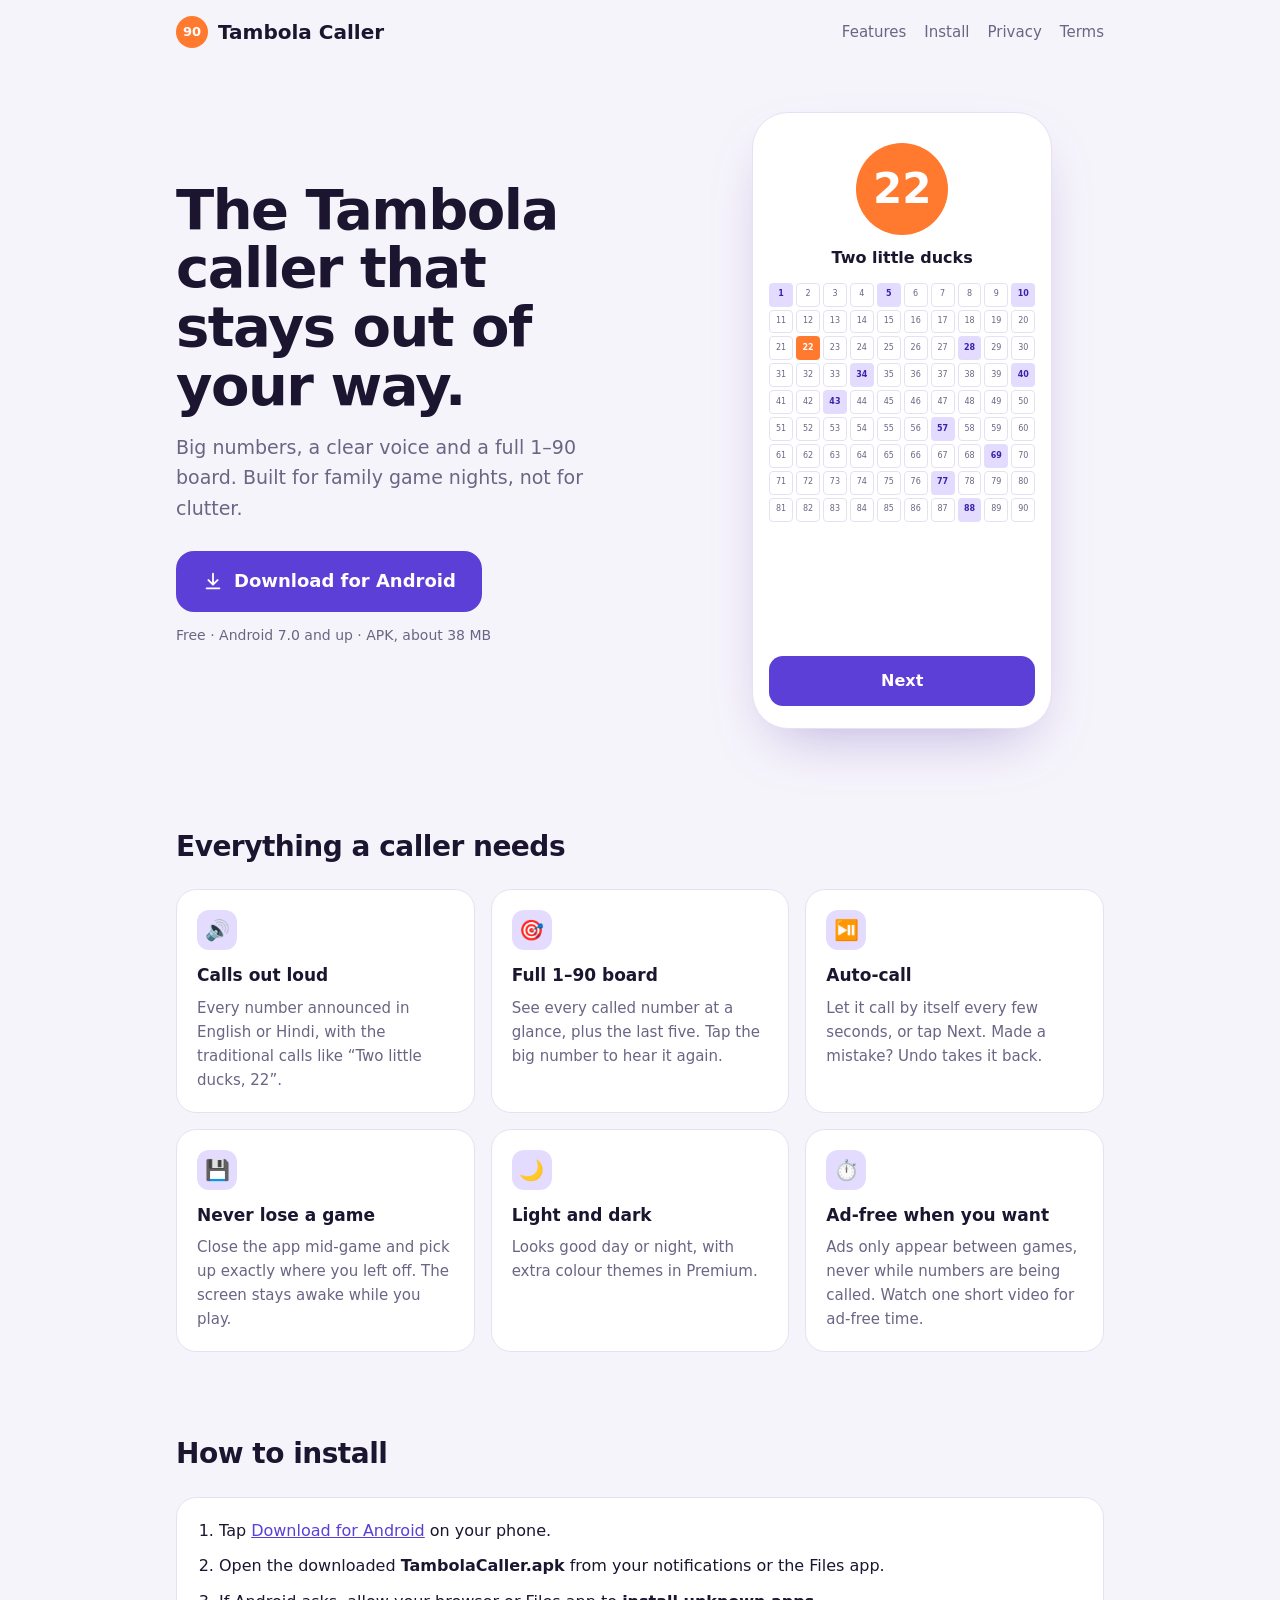
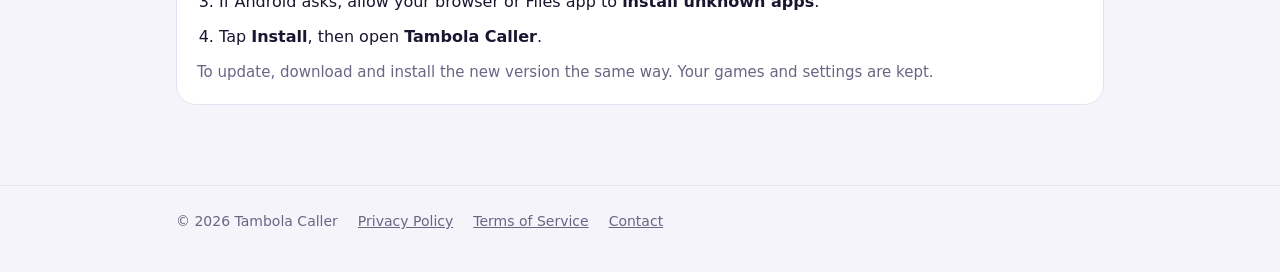
==== index.html @ 15aad056 "Tambola Caller website with download, privacy policy and terms Co-Authored-By: Claude Opus 5.5 <nore" ====
<!doctype html>
<html lang="en">
<head>
  <meta charset="utf-8" />
  <meta name="viewport" content="width=device-width, initial-scale=1" />
  <title>Tambola Caller – clean Tambola / Housie number caller</title>
  <meta name="description" content="A clean, simple Tambola (Housie) number caller for Android. Big numbers, voice calls in English and Hindi, a full 1–90 board, auto-call and game history." />
  <link rel="icon" href="favicon.svg" type="image/svg+xml" />
  <link rel="stylesheet" href="styles.css" />
</head>
<body>
  <header class="wrap nav">
    <a class="brand" href="./"><span class="dot">90</span>Tambola Caller</a>
    <nav class="links">
      <a class="wide" href="#features">Features</a>
      <a class="wide" href="#install">Install</a>
      <a href="privacy.html">Privacy</a>
      <a href="terms.html">Terms</a>
    </nav>
  </header>

  <main>
    <div class="wrap hero">
      <div>
        <h1>The Tambola caller that stays out of your way.</h1>
        <p class="lead">Big numbers, a clear voice and a full 1–90 board. Built for family game nights, not for clutter.</p>
        <a class="btn" href="https://github.com/funsparktv-ai/tambola/releases/latest/download/TambolaCaller.apk" id="download">
          <svg viewBox="0 0 24 24" aria-hidden="true"><path fill="currentColor" d="M12 3a1 1 0 0 1 1 1v9.59l3.3-3.3a1 1 0 1 1 1.4 1.42l-5 5a1 1 0 0 1-1.4 0l-5-5a1 1 0 1 1 1.4-1.42l3.3 3.3V4a1 1 0 0 1 1-1zM5 19h14a1 1 0 1 1 0 2H5a1 1 0 1 1 0-2z"/></svg>
          Download for Android
        </a>
        <p class="meta">Free · Android 7.0 and up · APK, about 38 MB</p>
      </div>

      <div class="phone" aria-hidden="true">
        <div class="ball">22</div>
        <div class="call">Two little ducks</div>
        <div class="board" id="board"></div>
        <div class="next">Next</div>
      </div>
    </div>

    <section id="features">
      <div class="wrap">
        <h2>Everything a caller needs</h2>
        <div class="grid">
          <div class="card"><div class="icon">🔊</div><h3>Calls out loud</h3><p>Every number announced in English or Hindi, with the traditional calls like “Two little ducks, 22”.</p></div>
          <div class="card"><div class="icon">🎯</div><h3>Full 1–90 board</h3><p>See every called number at a glance, plus the last five. Tap the big number to hear it again.</p></div>
          <div class="card"><div class="icon">⏯️</div><h3>Auto-call</h3><p>Let it call by itself every few seconds, or tap Next. Made a mistake? Undo takes it back.</p></div>
          <div class="card"><div class="icon">💾</div><h3>Never lose a game</h3><p>Close the app mid-game and pick up exactly where you left off. The screen stays awake while you play.</p></div>
          <div class="card"><div class="icon">🌙</div><h3>Light and dark</h3><p>Looks good day or night, with extra colour themes in Premium.</p></div>
          <div class="card"><div class="icon">⏱️</div><h3>Ad-free when you want</h3><p>Ads only appear between games, never while numbers are being called. Watch one short video for ad-free time.</p></div>
        </div>
      </div>
    </section>

    <section id="install">
      <div class="wrap">
        <h2>How to install</h2>
        <div class="card">
          <ol class="steps">
            <li>Tap <a href="https://github.com/funsparktv-ai/tambola/releases/latest/download/TambolaCaller.apk">Download for Android</a> on your phone.</li>
            <li>Open the downloaded <b>TambolaCaller.apk</b> from your notifications or the Files app.</li>
            <li>If Android asks, allow your browser or Files app to <b>install unknown apps</b>.</li>
            <li>Tap <b>Install</b>, then open <b>Tambola Caller</b>.</li>
          </ol>
          <p class="note">To update, download and install the new version the same way. Your games and settings are kept.</p>
        </div>
      </div>
    </section>
  </main>

  <footer>
    <div class="wrap">
      <span>© 2026 Tambola Caller</span>
      <a href="privacy.html">Privacy Policy</a>
      <a href="terms.html">Terms of Service</a>
      <a href="mailto:namish.malhotra.2013@gmail.com">Contact</a>
    </div>
  </footer>

  <script>
    // Little demo board for the phone mockup.
    const called = new Set([1, 5, 10, 22, 28, 34, 40, 43, 57, 69, 77, 88]);
    const board = document.getElementById('board');
    for (let n = 1; n <= 90; n++) {
      const s = document.createElement('span');
      s.textContent = n;
      if (n === 22) s.className = 'now';
      else if (called.has(n)) s.className = 'on';
      board.appendChild(s);
    }
  </script>
</body>
</html>
---- styles.css ----
:root {
  --bg: #f6f4fb;
  --surface: #ffffff;
  --text: #1b1530;
  --muted: #6b6584;
  --border: #e6e1f2;
  --accent: #5b3fd6;
  --accent-text: #ffffff;
  --ball: #ff7a2f;
  --soft: #e4dcff;
  --soft-text: #3b23a8;
  color-scheme: light;
}
@media (prefers-color-scheme: dark) {
  :root {
    --bg: #0f0c1a;
    --surface: #1b1730;
    --text: #f1eefa;
    --muted: #a39dbb;
    --border: #2a2445;
    --accent: #7a5cff;
    --ball: #ff8a45;
    --soft: #3a2e7a;
    --soft-text: #e9e3ff;
    color-scheme: dark;
  }
}

* { box-sizing: border-box; }
html { -webkit-text-size-adjust: 100%; }
body {
  margin: 0;
  background: var(--bg);
  color: var(--text);
  font: 16px/1.6 system-ui, -apple-system, "Segoe UI", Roboto, "Noto Sans", sans-serif;
}
a { color: var(--accent); }
.wrap { max-width: 960px; margin: 0 auto; padding: 0 16px; }

/* header */
.nav { display: flex; align-items: center; gap: 16px; padding-block: 16px; }
.brand { display: flex; align-items: center; gap: 10px; font-weight: 800; font-size: 20px; color: var(--text); text-decoration: none; white-space: nowrap; }
.brand .dot { width: 32px; height: 32px; border-radius: 50%; background: var(--ball); color: #fff; display: grid; place-items: center; font-size: 13px; }
.nav .links { margin-left: auto; display: flex; gap: 18px; font-size: 15px; }
.nav .links a { color: var(--muted); text-decoration: none; }
.nav .links a:hover { color: var(--text); }

/* hero */
.hero { display: grid; grid-template-columns: 1.2fr 1fr; gap: 40px; align-items: center; padding-block: 48px 56px; }
.hero h1 { font-size: clamp(36px, 7vw, 56px); line-height: 1.05; letter-spacing: -1.5px; margin: 0 0 16px; }
.hero p.lead { font-size: 19px; color: var(--muted); margin: 0 0 28px; max-width: 34ch; }
.btn {
  display: inline-flex; align-items: center; gap: 10px;
  background: var(--accent); color: var(--accent-text); text-decoration: none;
  font-weight: 700; font-size: 18px; padding: 16px 26px; border-radius: 18px;
}
.btn:hover { filter: brightness(1.08); }
.btn svg { width: 22px; height: 22px; }
.meta { color: var(--muted); font-size: 14px; margin-top: 12px; }

/* phone mock */
.phone {
  justify-self: center; width: min(300px, 100%); aspect-ratio: 9 / 18.5;
  background: var(--surface); border: 1px solid var(--border); border-radius: 36px;
  padding: 22px 16px; display: flex; flex-direction: column; align-items: center;
  box-shadow: 0 24px 60px -24px rgba(60, 30, 160, .35);
}
.phone .ball { width: 92px; height: 92px; border-radius: 50%; background: var(--ball); color: #fff; font-size: 42px; font-weight: 800; display: grid; place-items: center; margin-top: 8px; }
.phone .call { font-weight: 600; margin: 10px 0 12px; }
.phone .board { display: grid; grid-template-columns: repeat(10, 1fr); gap: 3px; width: 100%; }
.phone .board span { aspect-ratio: 1; border: 1px solid var(--border); border-radius: 4px; font-size: 8px; color: var(--muted); display: grid; place-items: center; }
.phone .board span.on { background: var(--soft); color: var(--soft-text); border-color: transparent; font-weight: 800; }
.phone .board span.now { background: var(--ball); color: #fff; border-color: transparent; font-weight: 800; }
.phone .next { margin-top: auto; width: 100%; background: var(--accent); color: #fff; border-radius: 14px; text-align: center; font-weight: 800; padding: 12px; }

/* sections */
section { padding: 40px 0; }
h2 { font-size: 28px; letter-spacing: -.5px; margin: 0 0 20px; }
.grid { display: grid; grid-template-columns: repeat(3, 1fr); gap: 16px; }
.card { background: var(--surface); border: 1px solid var(--border); border-radius: 20px; padding: 20px; }
.card h3 { margin: 0 0 6px; font-size: 17px; }
.card p { margin: 0; color: var(--muted); font-size: 15px; }
.icon { width: 40px; height: 40px; border-radius: 12px; background: var(--soft); color: var(--soft-text); display: grid; place-items: center; margin-bottom: 12px; font-size: 20px; }
ol.steps { padding-left: 22px; margin: 0; }
ol.steps li { margin-bottom: 10px; }
.note { color: var(--muted); font-size: 14px; }

footer { border-top: 1px solid var(--border); margin-top: 40px; padding: 24px 0 40px; color: var(--muted); font-size: 14px; }
footer .wrap { display: flex; flex-wrap: wrap; gap: 8px 20px; }
footer a { color: var(--muted); }

/* legal pages */
.legal { max-width: 720px; padding-block: 24px 40px; }
.legal h1 { font-size: 36px; letter-spacing: -1px; margin: 8px 0 4px; }
.legal h2 { font-size: 21px; margin: 32px 0 8px; }
.legal .updated { color: var(--muted); margin-bottom: 24px; }
.legal li { margin-bottom: 6px; }

@media (max-width: 760px) {
  .hero { grid-template-columns: 1fr; padding-block-start: 24px; gap: 32px; }
  .grid { grid-template-columns: 1fr; }
  .nav .links { gap: 14px; font-size: 14px; }
  .nav .links .wide { display: none; }
  .btn { width: 100%; justify-content: center; }
}
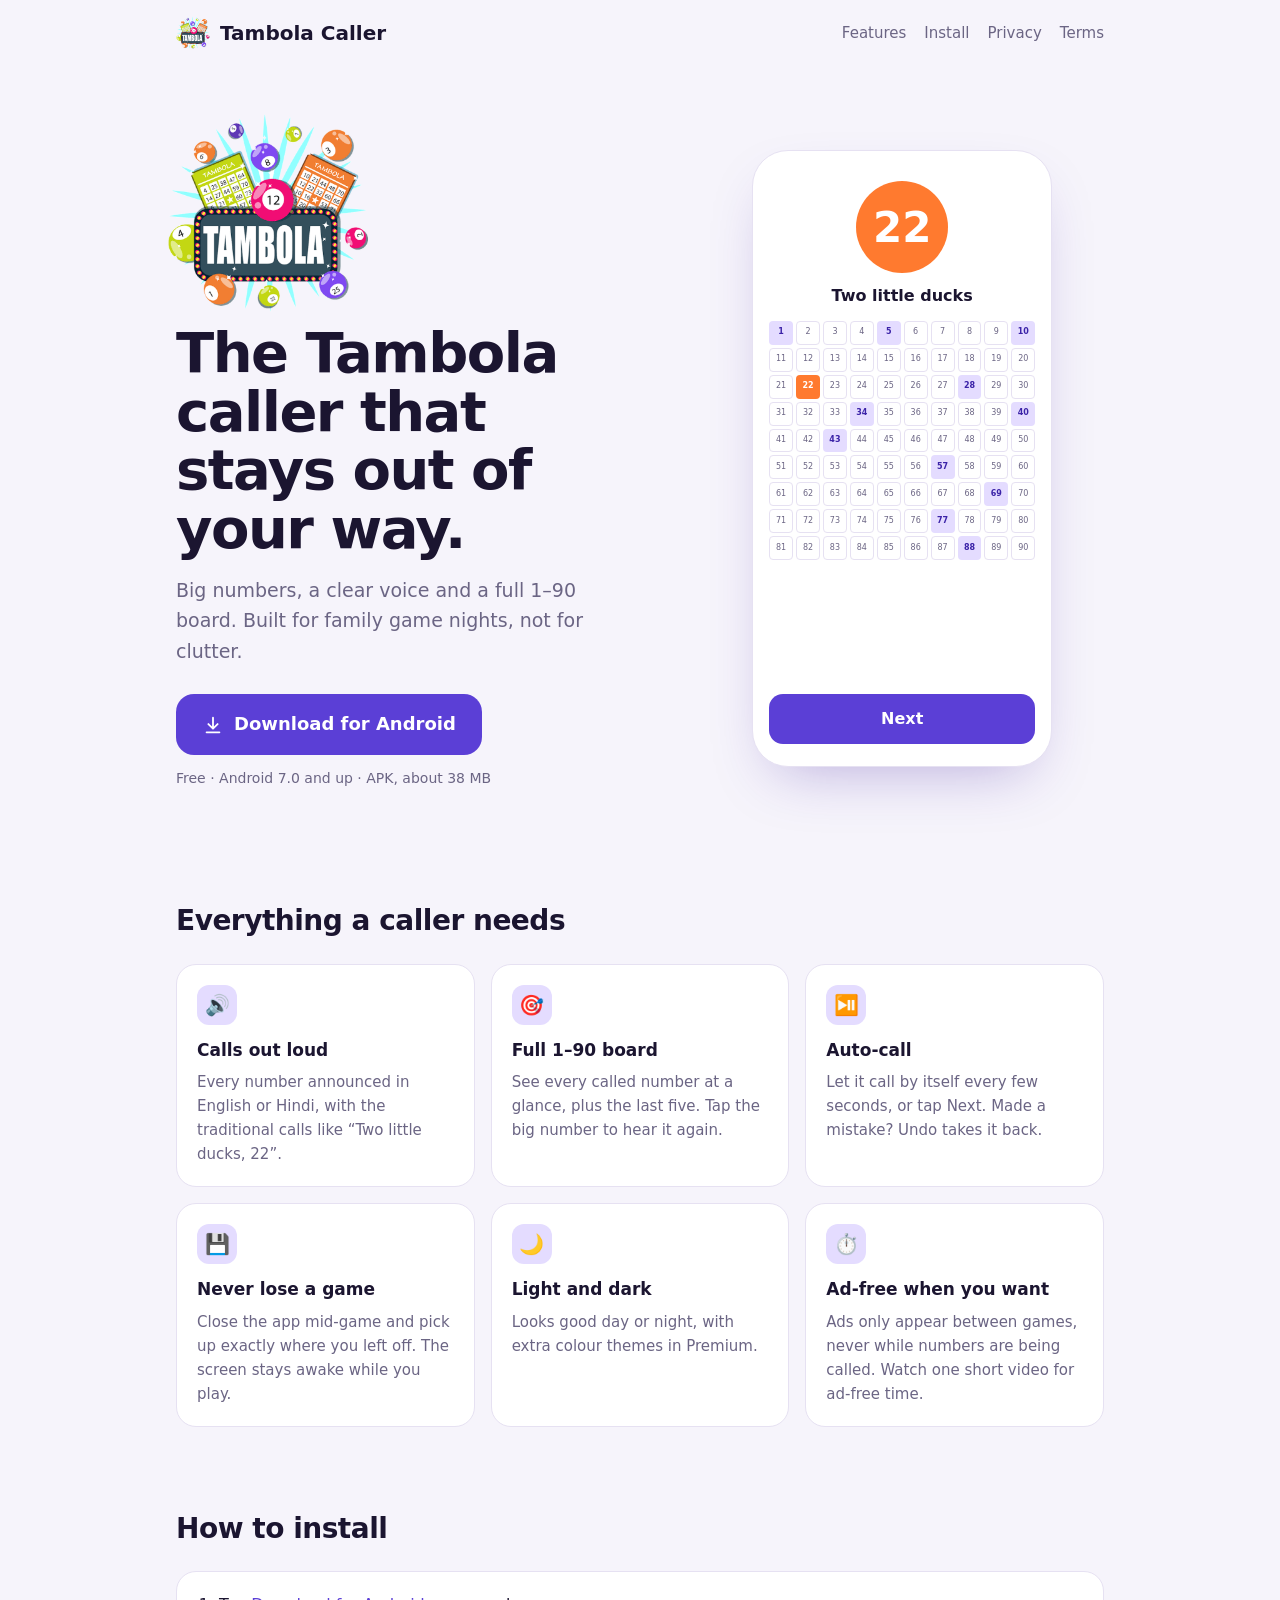
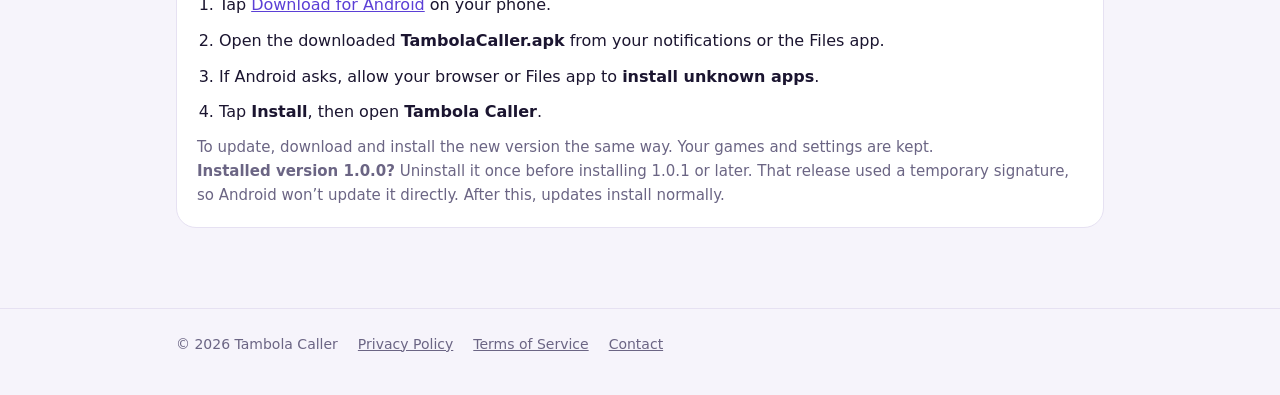
==== commit 693f8125: "Add Tambola logo, PNG icons and 1.0.0 upgrade note Co-Authored-By: Claude Opus 5.5 <noreply@anthropi" ====
--- a/index.html
+++ b/index.html
@@ -5,12 +5,13 @@
   <meta name="viewport" content="width=device-width, initial-scale=1" />
   <title>Tambola Caller – clean Tambola / Housie number caller</title>
   <meta name="description" content="A clean, simple Tambola (Housie) number caller for Android. Big numbers, voice calls in English and Hindi, a full 1–90 board, auto-call and game history." />
-  <link rel="icon" href="favicon.svg" type="image/svg+xml" />
+  <link rel="icon" href="favicon.png" type="image/png" />
+  <link rel="apple-touch-icon" href="apple-touch-icon.png" />
   <link rel="stylesheet" href="styles.css" />
 </head>
 <body>
   <header class="wrap nav">
-    <a class="brand" href="./"><span class="dot">90</span>Tambola Caller</a>
+    <a class="brand" href="./"><img class="mark" src="favicon.png" alt="" width="34" height="34" />Tambola Caller</a>
     <nav class="links">
       <a class="wide" href="#features">Features</a>
       <a class="wide" href="#install">Install</a>
@@ -22,9 +23,10 @@
   <main>
     <div class="wrap hero">
       <div>
+        <img class="hero-logo" src="logo.png" alt="Tambola" width="220" height="217" />
         <h1>The Tambola caller that stays out of your way.</h1>
         <p class="lead">Big numbers, a clear voice and a full 1–90 board. Built for family game nights, not for clutter.</p>
-        <a class="btn" href="https://github.com/funsparktv-ai/tambola/releases/latest/download/TambolaCaller.apk" id="download">
+        <a class="btn" href="https://github.com/funsparktv-ai/Tambola/releases/latest/download/TambolaCaller.apk" id="download">
           <svg viewBox="0 0 24 24" aria-hidden="true"><path fill="currentColor" d="M12 3a1 1 0 0 1 1 1v9.59l3.3-3.3a1 1 0 1 1 1.4 1.42l-5 5a1 1 0 0 1-1.4 0l-5-5a1 1 0 1 1 1.4-1.42l3.3 3.3V4a1 1 0 0 1 1-1zM5 19h14a1 1 0 1 1 0 2H5a1 1 0 1 1 0-2z"/></svg>
           Download for Android
         </a>
@@ -58,12 +60,13 @@
         <h2>How to install</h2>
         <div class="card">
           <ol class="steps">
-            <li>Tap <a href="https://github.com/funsparktv-ai/tambola/releases/latest/download/TambolaCaller.apk">Download for Android</a> on your phone.</li>
+            <li>Tap <a href="https://github.com/funsparktv-ai/Tambola/releases/latest/download/TambolaCaller.apk">Download for Android</a> on your phone.</li>
             <li>Open the downloaded <b>TambolaCaller.apk</b> from your notifications or the Files app.</li>
             <li>If Android asks, allow your browser or Files app to <b>install unknown apps</b>.</li>
             <li>Tap <b>Install</b>, then open <b>Tambola Caller</b>.</li>
           </ol>
           <p class="note">To update, download and install the new version the same way. Your games and settings are kept.</p>
+          <p class="note"><b>Installed version 1.0.0?</b> Uninstall it once before installing 1.0.1 or later. That release used a temporary signature, so Android won’t update it directly. After this, updates install normally.</p>
         </div>
       </div>
     </section>
--- a/styles.css
+++ b/styles.css
@@ -40,6 +40,8 @@
 /* header */
 .nav { display: flex; align-items: center; gap: 16px; padding-block: 16px; }
 .brand { display: flex; align-items: center; gap: 10px; font-weight: 800; font-size: 20px; color: var(--text); text-decoration: none; white-space: nowrap; }
+.brand .mark { width: 34px; height: 34px; object-fit: contain; }
+.hero-logo { width: 200px; height: auto; display: block; margin: 0 0 12px -8px; }
 .brand .dot { width: 32px; height: 32px; border-radius: 50%; background: var(--ball); color: #fff; display: grid; place-items: center; font-size: 13px; }
 .nav .links { margin-left: auto; display: flex; gap: 18px; font-size: 15px; }
 .nav .links a { color: var(--muted); text-decoration: none; }
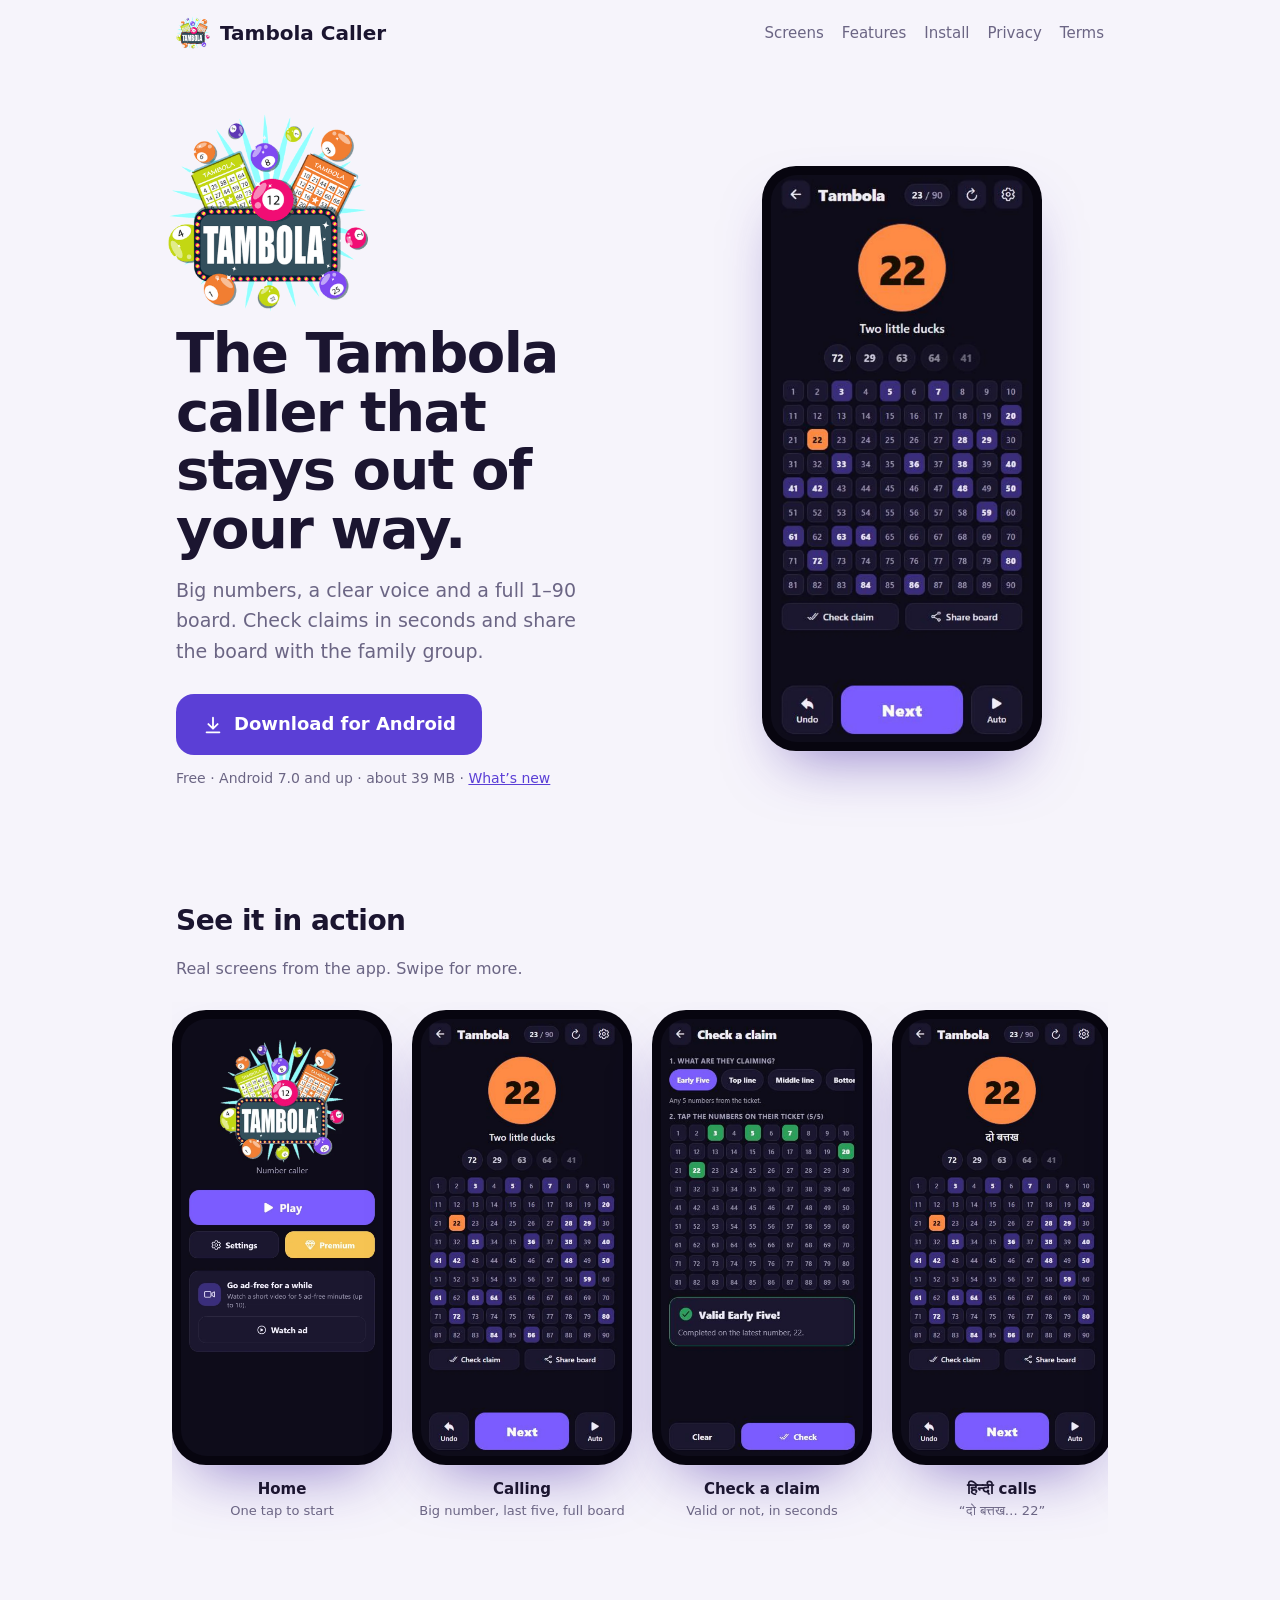
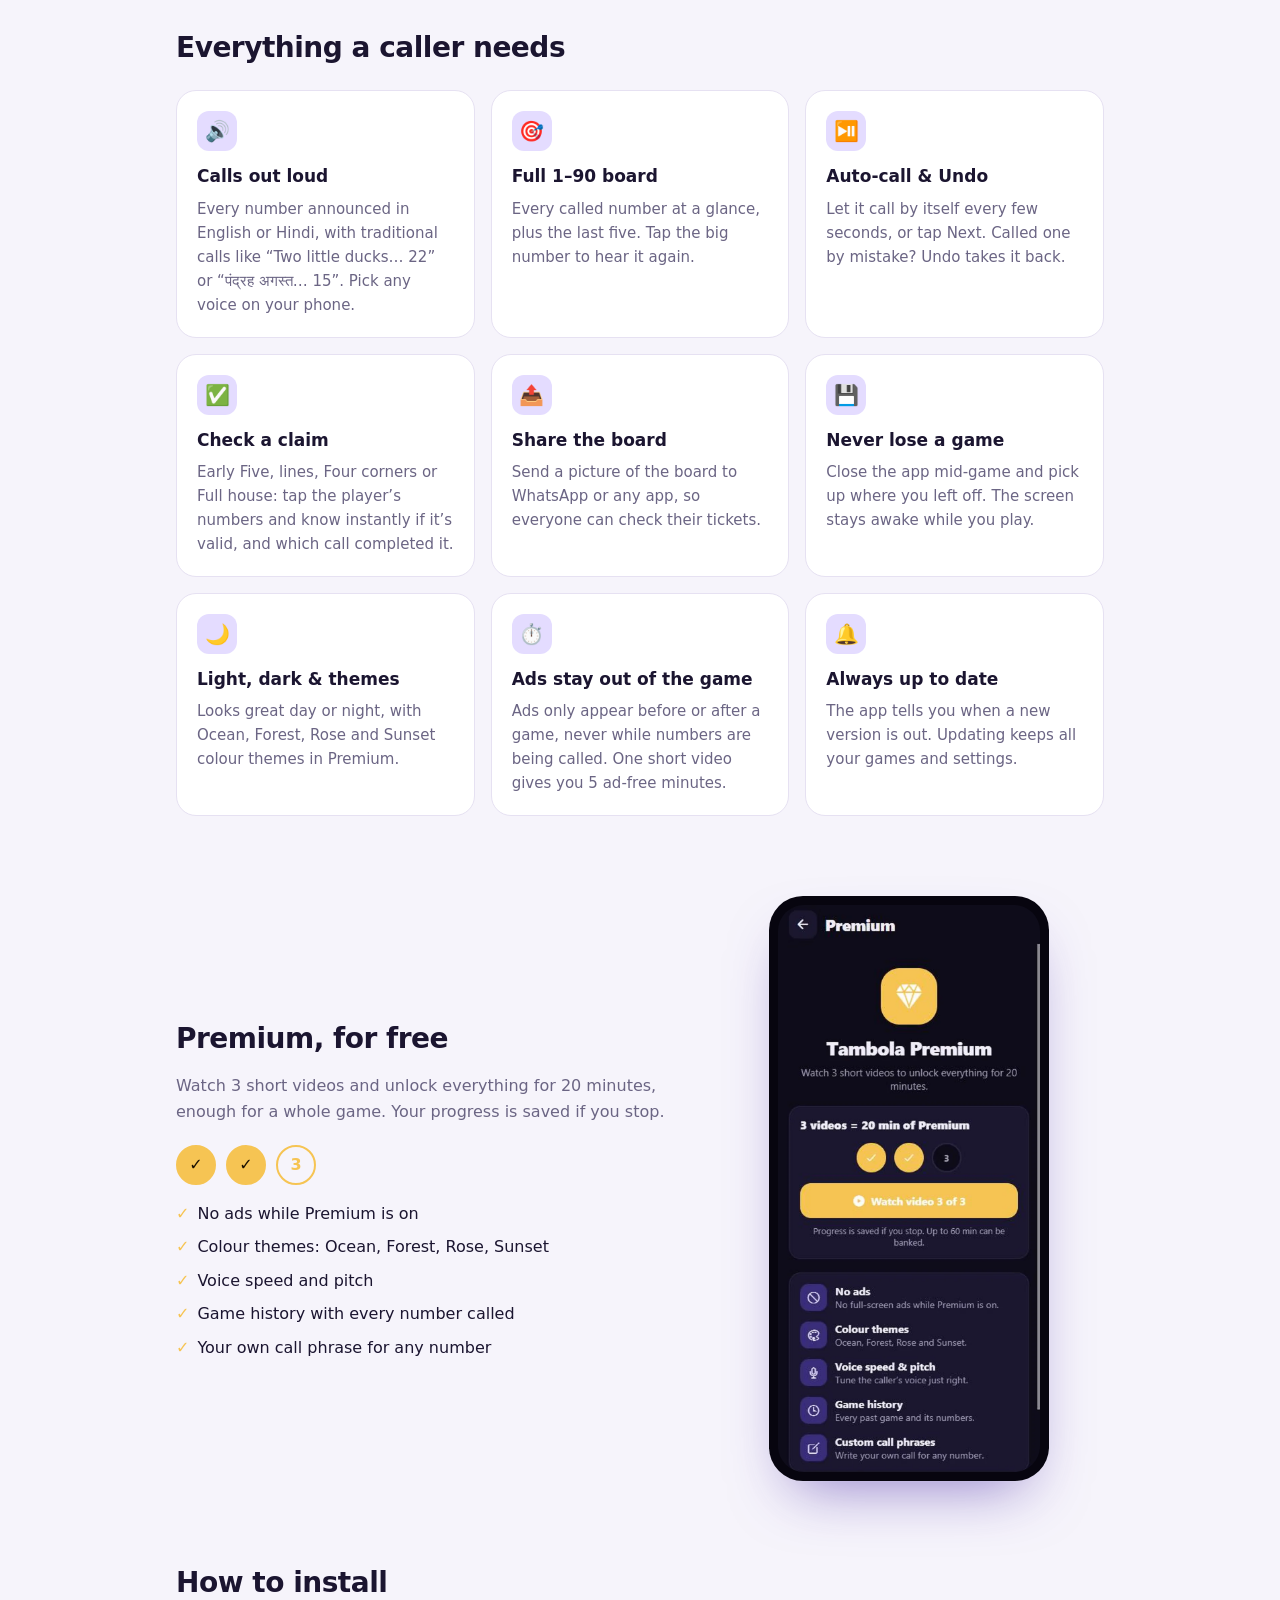
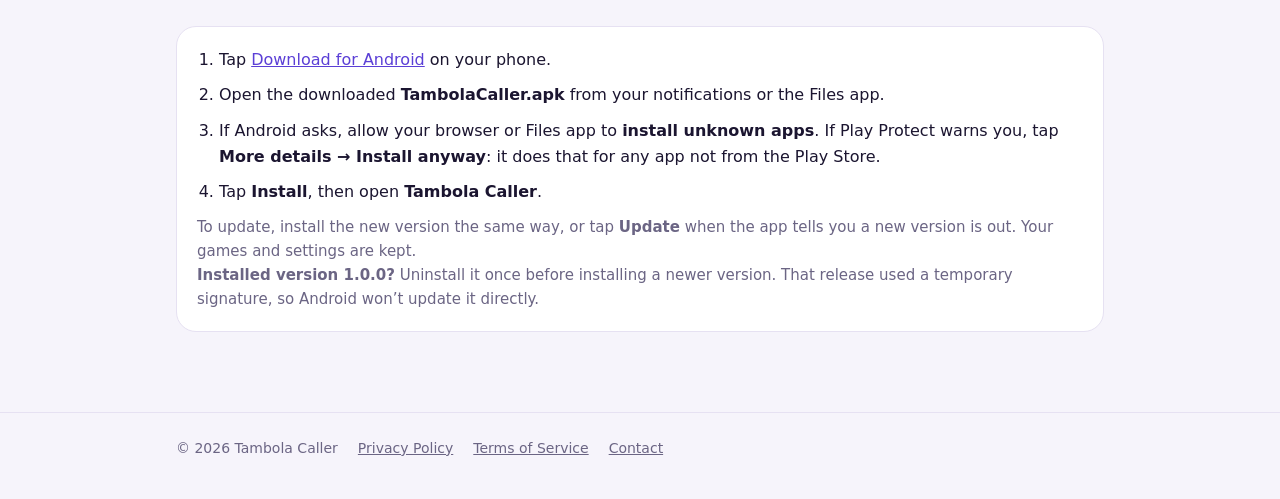
==== commit 5032b499: "Redesign website: real app screens, all features, Premium section Co-Authored-By: Claude Opus 5.5 <n" ====
--- a/index.html
+++ b/index.html
@@ -4,7 +4,10 @@
   <meta charset="utf-8" />
   <meta name="viewport" content="width=device-width, initial-scale=1" />
   <title>Tambola Caller – clean Tambola / Housie number caller</title>
-  <meta name="description" content="A clean, simple Tambola (Housie) number caller for Android. Big numbers, voice calls in English and Hindi, a full 1–90 board, auto-call and game history." />
+  <meta name="description" content="A clean Tambola (Housie) number caller for Android. Calls numbers out loud in English and Hindi, shows a full 1–90 board, checks claims, shares the board and never interrupts a game with ads." />
+  <meta property="og:title" content="Tambola Caller" />
+  <meta property="og:description" content="Big numbers, a clear voice, a full 1–90 board and a claim checker. Free for Android." />
+  <meta property="og:image" content="https://funsparktv-ai.github.io/Tambola/logo.png" />
   <link rel="icon" href="favicon.png" type="image/png" />
   <link rel="apple-touch-icon" href="apple-touch-icon.png" />
   <link rel="stylesheet" href="styles.css" />
@@ -13,6 +16,7 @@
   <header class="wrap nav">
     <a class="brand" href="./"><img class="mark" src="favicon.png" alt="" width="34" height="34" />Tambola Caller</a>
     <nav class="links">
+      <a class="wide" href="#screens">Screens</a>
       <a class="wide" href="#features">Features</a>
       <a class="wide" href="#install">Install</a>
       <a href="privacy.html">Privacy</a>
@@ -25,33 +29,84 @@
       <div>
         <img class="hero-logo" src="logo.png" alt="Tambola" width="220" height="217" />
         <h1>The Tambola caller that stays out of your way.</h1>
-        <p class="lead">Big numbers, a clear voice and a full 1–90 board. Built for family game nights, not for clutter.</p>
+        <p class="lead">Big numbers, a clear voice and a full 1–90 board. Check claims in seconds and share the board with the family group.</p>
         <a class="btn" href="https://github.com/funsparktv-ai/Tambola/releases/latest/download/TambolaCaller.apk" id="download">
           <svg viewBox="0 0 24 24" aria-hidden="true"><path fill="currentColor" d="M12 3a1 1 0 0 1 1 1v9.59l3.3-3.3a1 1 0 1 1 1.4 1.42l-5 5a1 1 0 0 1-1.4 0l-5-5a1 1 0 1 1 1.4-1.42l3.3 3.3V4a1 1 0 0 1 1-1zM5 19h14a1 1 0 1 1 0 2H5a1 1 0 1 1 0-2z"/></svg>
           Download for Android
         </a>
-        <p class="meta">Free · Android 7.0 and up · APK, about 38 MB</p>
+        <p class="meta">Free · Android 7.0 and up · about 39 MB · <a href="https://github.com/funsparktv-ai/Tambola/releases">What’s new</a></p>
       </div>
 
-      <div class="phone" aria-hidden="true">
-        <div class="ball">22</div>
-        <div class="call">Two little ducks</div>
-        <div class="board" id="board"></div>
-        <div class="next">Next</div>
+      <figure class="shot">
+        <img src="screens/game.webp" alt="A game in progress: the big orange ball shows 22, 'Two little ducks', with the 1–90 board below" width="390" height="844" />
+      </figure>
+    </div>
+
+    <section id="screens">
+      <div class="wrap">
+        <h2>See it in action</h2>
+        <p class="section-lead">Real screens from the app. Swipe for more.</p>
+        <div class="gallery">
+          <figure>
+            <div class="shot"><img src="screens/home.webp" alt="Home screen with Play, Settings and Premium" loading="lazy" width="390" height="844" /></div>
+            <figcaption>Home<span>One tap to start</span></figcaption>
+          </figure>
+          <figure>
+            <div class="shot"><img src="screens/game.webp" alt="Game screen with the current number, last five calls and the full board" loading="lazy" width="390" height="844" /></div>
+            <figcaption>Calling<span>Big number, last five, full board</span></figcaption>
+          </figure>
+          <figure>
+            <div class="shot"><img src="screens/claim.webp" alt="Claim checker showing a valid Early Five" loading="lazy" width="390" height="844" /></div>
+            <figcaption>Check a claim<span>Valid or not, in seconds</span></figcaption>
+          </figure>
+          <figure>
+            <div class="shot"><img src="screens/hindi.webp" alt="Game screen in Hindi mode showing 'दो बत्तख' under 22" loading="lazy" width="390" height="844" /></div>
+            <figcaption>हिन्दी calls<span>“दो बत्तख… 22”</span></figcaption>
+          </figure>
+          <figure>
+            <div class="shot"><img src="screens/settings.webp" alt="Settings with dark mode, colour themes and voice options" loading="lazy" width="390" height="844" /></div>
+            <figcaption>Settings<span>Themes, voice, speed</span></figcaption>
+          </figure>
+          <figure>
+            <div class="shot"><img src="screens/premium.webp" alt="Premium screen: watch 3 videos for 20 minutes of Premium" loading="lazy" width="390" height="844" /></div>
+            <figcaption>Premium<span>3 videos = 20 minutes</span></figcaption>
+          </figure>
+        </div>
       </div>
-    </div>
+    </section>
 
     <section id="features">
       <div class="wrap">
         <h2>Everything a caller needs</h2>
         <div class="grid">
-          <div class="card"><div class="icon">🔊</div><h3>Calls out loud</h3><p>Every number announced in English or Hindi, with the traditional calls like “Two little ducks, 22”.</p></div>
-          <div class="card"><div class="icon">🎯</div><h3>Full 1–90 board</h3><p>See every called number at a glance, plus the last five. Tap the big number to hear it again.</p></div>
-          <div class="card"><div class="icon">⏯️</div><h3>Auto-call</h3><p>Let it call by itself every few seconds, or tap Next. Made a mistake? Undo takes it back.</p></div>
-          <div class="card"><div class="icon">💾</div><h3>Never lose a game</h3><p>Close the app mid-game and pick up exactly where you left off. The screen stays awake while you play.</p></div>
-          <div class="card"><div class="icon">🌙</div><h3>Light and dark</h3><p>Looks good day or night, with extra colour themes in Premium.</p></div>
-          <div class="card"><div class="icon">⏱️</div><h3>Ad-free when you want</h3><p>Ads only appear between games, never while numbers are being called. Watch one short video for ad-free time.</p></div>
+          <div class="card"><div class="icon">🔊</div><h3>Calls out loud</h3><p>Every number announced in English or Hindi, with traditional calls like “Two little ducks… 22” or “पंद्रह अगस्त… 15”. Pick any voice on your phone.</p></div>
+          <div class="card"><div class="icon">🎯</div><h3>Full 1–90 board</h3><p>Every called number at a glance, plus the last five. Tap the big number to hear it again.</p></div>
+          <div class="card"><div class="icon">⏯️</div><h3>Auto-call &amp; Undo</h3><p>Let it call by itself every few seconds, or tap Next. Called one by mistake? Undo takes it back.</p></div>
+          <div class="card"><div class="icon">✅</div><h3>Check a claim</h3><p>Early Five, lines, Four corners or Full house: tap the player’s numbers and know instantly if it’s valid, and which call completed it.</p></div>
+          <div class="card"><div class="icon">📤</div><h3>Share the board</h3><p>Send a picture of the board to WhatsApp or any app, so everyone can check their tickets.</p></div>
+          <div class="card"><div class="icon">💾</div><h3>Never lose a game</h3><p>Close the app mid-game and pick up where you left off. The screen stays awake while you play.</p></div>
+          <div class="card"><div class="icon">🌙</div><h3>Light, dark &amp; themes</h3><p>Looks great day or night, with Ocean, Forest, Rose and Sunset colour themes in Premium.</p></div>
+          <div class="card"><div class="icon">⏱️</div><h3>Ads stay out of the game</h3><p>Ads only appear before or after a game, never while numbers are being called. One short video gives you 5 ad-free minutes.</p></div>
+          <div class="card"><div class="icon">🔔</div><h3>Always up to date</h3><p>The app tells you when a new version is out. Updating keeps all your games and settings.</p></div>
         </div>
+      </div>
+    </section>
+
+    <section id="premium">
+      <div class="wrap premium">
+        <div>
+          <h2>Premium, for free</h2>
+          <p class="section-lead">Watch 3 short videos and unlock everything for 20 minutes, enough for a whole game. Your progress is saved if you stop.</p>
+          <div class="pill-row" aria-hidden="true"><span class="dot on">✓</span><span class="dot on">✓</span><span class="dot">3</span></div>
+          <ul class="perks">
+            <li>No ads while Premium is on</li>
+            <li>Colour themes: Ocean, Forest, Rose, Sunset</li>
+            <li>Voice speed and pitch</li>
+            <li>Game history with every number called</li>
+            <li>Your own call phrase for any number</li>
+          </ul>
+        </div>
+        <figure class="shot"><img src="screens/premium.webp" alt="" loading="lazy" width="390" height="844" /></figure>
       </div>
     </section>
 
@@ -62,11 +117,11 @@
           <ol class="steps">
             <li>Tap <a href="https://github.com/funsparktv-ai/Tambola/releases/latest/download/TambolaCaller.apk">Download for Android</a> on your phone.</li>
             <li>Open the downloaded <b>TambolaCaller.apk</b> from your notifications or the Files app.</li>
-            <li>If Android asks, allow your browser or Files app to <b>install unknown apps</b>.</li>
+            <li>If Android asks, allow your browser or Files app to <b>install unknown apps</b>. If Play Protect warns you, tap <b>More details → Install anyway</b>: it does that for any app not from the Play Store.</li>
             <li>Tap <b>Install</b>, then open <b>Tambola Caller</b>.</li>
           </ol>
-          <p class="note">To update, download and install the new version the same way. Your games and settings are kept.</p>
-          <p class="note"><b>Installed version 1.0.0?</b> Uninstall it once before installing 1.0.1 or later. That release used a temporary signature, so Android won’t update it directly. After this, updates install normally.</p>
+          <p class="note">To update, install the new version the same way, or tap <b>Update</b> when the app tells you a new version is out. Your games and settings are kept.</p>
+          <p class="note"><b>Installed version 1.0.0?</b> Uninstall it once before installing a newer version. That release used a temporary signature, so Android won’t update it directly.</p>
         </div>
       </div>
     </section>
@@ -80,18 +135,5 @@
       <a href="mailto:namish.malhotra.2013@gmail.com">Contact</a>
     </div>
   </footer>
-
-  <script>
-    // Little demo board for the phone mockup.
-    const called = new Set([1, 5, 10, 22, 28, 34, 40, 43, 57, 69, 77, 88]);
-    const board = document.getElementById('board');
-    for (let n = 1; n <= 90; n++) {
-      const s = document.createElement('span');
-      s.textContent = n;
-      if (n === 22) s.className = 'now';
-      else if (called.has(n)) s.className = 'on';
-      board.appendChild(s);
-    }
-  </script>
 </body>
 </html>
--- a/styles.css
+++ b/styles.css
@@ -75,6 +75,31 @@
 .phone .board span.now { background: var(--ball); color: #fff; border-color: transparent; font-weight: 800; }
 .phone .next { margin-top: auto; width: 100%; background: var(--accent); color: #fff; border-radius: 14px; text-align: center; font-weight: 800; padding: 12px; }
 
+/* real app screenshots in a phone frame */
+.shot {
+  margin: 0; justify-self: center; width: min(280px, 100%);
+  border-radius: 34px; padding: 9px; background: #07050f;
+  box-shadow: 0 0 0 1px rgba(255,255,255,.06), 0 28px 60px -24px rgba(60, 30, 160, .55);
+}
+.shot img { display: block; width: 100%; height: auto; aspect-ratio: 390 / 844; border-radius: 26px; }
+.gallery {
+  display: flex; gap: 20px; overflow-x: auto; scroll-snap-type: x mandatory;
+  padding: 8px 4px 24px; margin: 0 -4px; scrollbar-width: thin;
+}
+.gallery figure { flex: 0 0 220px; scroll-snap-align: start; margin: 0; }
+.gallery .shot { width: 220px; }
+.gallery figcaption { text-align: center; margin-top: 12px; font-weight: 700; font-size: 15px; }
+.gallery figcaption span { display: block; font-weight: 400; color: var(--muted); font-size: 13px; }
+.section-lead { color: var(--muted); margin: -8px 0 20px; max-width: 60ch; }
+
+/* premium */
+.premium { display: grid; grid-template-columns: 1.3fr 1fr; gap: 32px; align-items: center; }
+.pill-row { display: flex; gap: 10px; margin: 16px 0; }
+.pill-row .dot { width: 40px; height: 40px; border-radius: 50%; border: 2px solid #f6c453; display: grid; place-items: center; font-weight: 800; color: #f6c453; }
+.pill-row .dot.on { background: #f6c453; color: #1b1000; }
+.perks { list-style: none; padding: 0; margin: 0; display: grid; gap: 8px; }
+.perks li::before { content: "✓"; color: #f6c453; font-weight: 800; margin-right: 8px; }
+
 /* sections */
 section { padding: 40px 0; }
 h2 { font-size: 28px; letter-spacing: -.5px; margin: 0 0 20px; }
@@ -101,6 +126,9 @@
 @media (max-width: 760px) {
   .hero { grid-template-columns: 1fr; padding-block-start: 24px; gap: 32px; }
   .grid { grid-template-columns: 1fr; }
+  .premium { grid-template-columns: 1fr; }
+  .gallery figure { flex-basis: 70%; }
+  .gallery .shot { width: 100%; }
   .nav .links { gap: 14px; font-size: 14px; }
   .nav .links .wide { display: none; }
   .btn { width: 100%; justify-content: center; }
